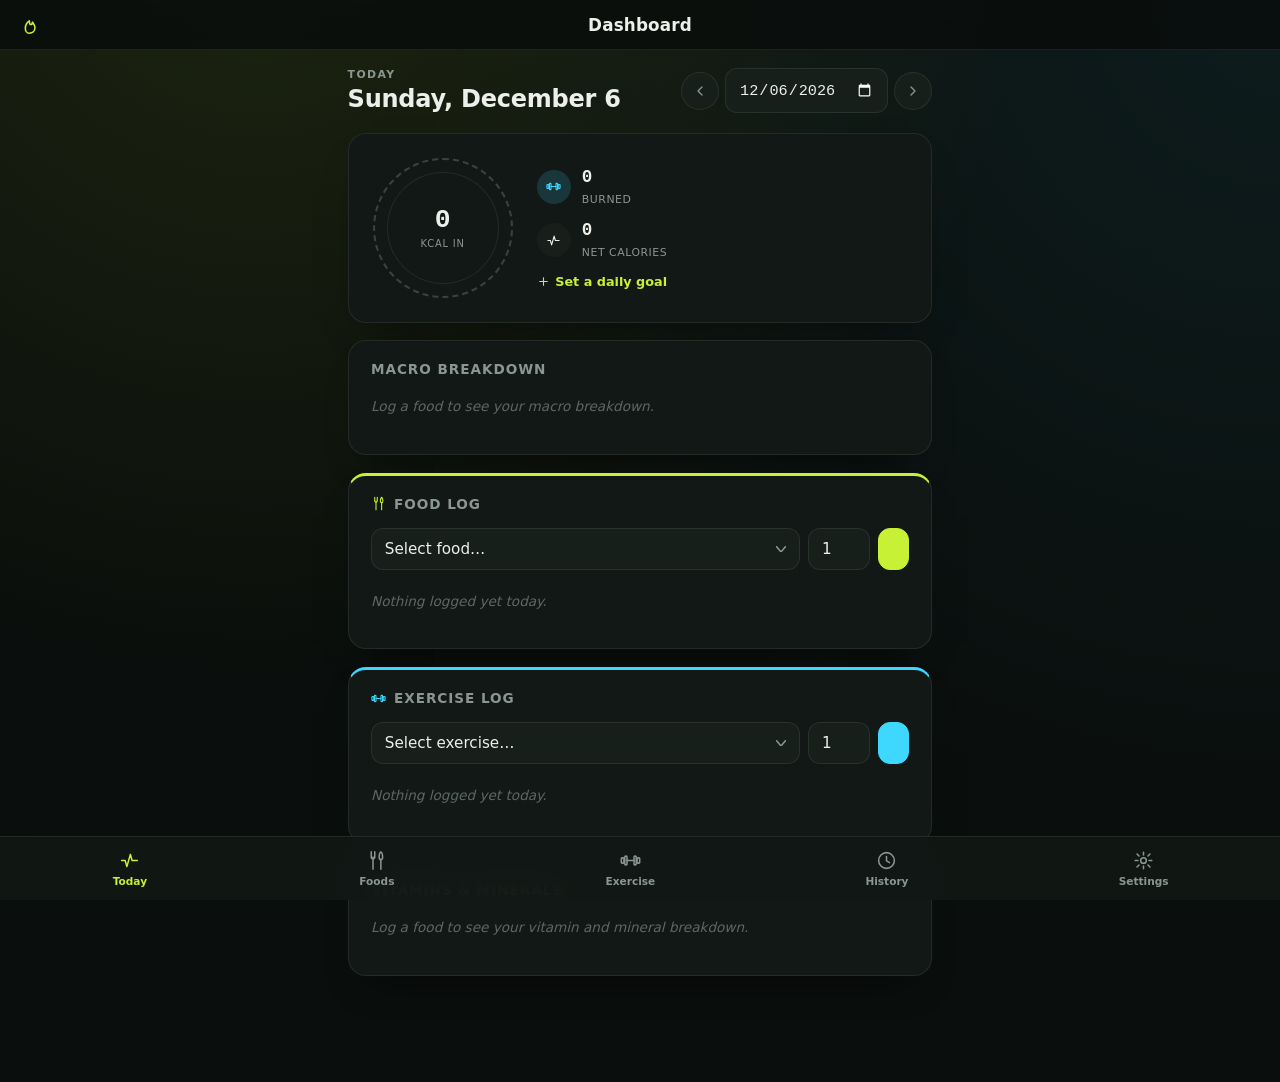
==== mobile_app/index.html @ 506f2fbd "Initial commit: local health monitor app + offline mobile PWA Flask desktop app (SQLite-backed) plus" ====
<!doctype html>
<html lang="en">
<head>
<meta charset="utf-8">
<meta name="viewport" content="width=device-width, initial-scale=1, viewport-fit=cover">
<title>Health Monitor</title>
<meta name="theme-color" content="#0a0e0c">
<meta name="mobile-web-app-capable" content="yes">
<meta name="apple-mobile-web-app-capable" content="yes">
<meta name="apple-mobile-web-app-status-bar-style" content="black-translucent">
<meta name="apple-mobile-web-app-title" content="Health">
<link rel="manifest" href="manifest.json">
<link rel="apple-touch-icon" href="icons/apple-touch-icon.png">
<link rel="icon" href="icons/icon-192.png">
<link rel="stylesheet" href="style.css">
</head>
<body>
  <div id="app">
    <header class="topbar">
      <span class="topbar-mark"><svg class="icon" viewBox="0 0 24 24" fill="none" stroke="currentColor" stroke-width="1.75" stroke-linecap="round" stroke-linejoin="round"><path d="M12 21c4 0 6.5-2.6 6.5-6.2 0-2.6-1.6-4.3-2.7-6-.2 1.8-1 2.7-1.8 2.7-1.4 0-1.6-2.3-1.6-4-2.5 1.7-4.4 5-4.4 8 0 3.3 1.9 5.5 4 5.5z"/></svg></span>
      <span class="topbar-title" id="pageTitle">Dashboard</span>
      <span style="width:22px"></span>
    </header>
    <main id="view" class="view"></main>
    <nav class="tabbar">
      <a class="tab" data-tab="dashboard" href="#/">
        <svg class="icon" viewBox="0 0 24 24" fill="none" stroke="currentColor" stroke-width="1.75" stroke-linecap="round" stroke-linejoin="round"><path d="M3 12h4l2 7 4-14 2 7h6"/></svg>
        <span>Today</span>
      </a>
      <a class="tab" data-tab="foods" href="#/foods">
        <svg class="icon" viewBox="0 0 24 24" fill="none" stroke="currentColor" stroke-width="1.75" stroke-linecap="round" stroke-linejoin="round"><path d="M6 2v6a2 2 0 0 0 4 0V2"/><path d="M8 8v14"/><path d="M17 2c-2 1.5-2 4-2 6s1 3 2 3 2-1 2-3-0-4.5-2-6z"/><path d="M17 11v11"/></svg>
        <span>Foods</span>
      </a>
      <a class="tab" data-tab="exercises" href="#/exercises">
        <svg class="icon" viewBox="0 0 24 24" fill="none" stroke="currentColor" stroke-width="1.75" stroke-linecap="round" stroke-linejoin="round"><rect x="1.5" y="9" width="3" height="6" rx="1"/><rect x="19.5" y="9" width="3" height="6" rx="1"/><rect x="5.5" y="7" width="2.5" height="10" rx="1"/><rect x="16" y="7" width="2.5" height="10" rx="1"/><line x1="8" y1="12" x2="16" y2="12"/></svg>
        <span>Exercise</span>
      </a>
      <a class="tab" data-tab="history" href="#/history">
        <svg class="icon" viewBox="0 0 24 24" fill="none" stroke="currentColor" stroke-width="1.75" stroke-linecap="round" stroke-linejoin="round"><circle cx="12" cy="12" r="9"/><path d="M12 7.5v5l3.5 2"/></svg>
        <span>History</span>
      </a>
      <a class="tab" data-tab="settings" href="#/settings">
        <svg class="icon" viewBox="0 0 24 24" fill="none" stroke="currentColor" stroke-width="1.75" stroke-linecap="round" stroke-linejoin="round"><circle cx="12" cy="12" r="3.25"/><path d="M12 2.5v3.2M12 18.3v3.2M4.6 4.6l2.3 2.3M17.1 17.1l2.3 2.3M2.5 12h3.2M18.3 12h3.2M4.6 19.4l2.3-2.3M17.1 6.9l2.3-2.3"/></svg>
        <span>Settings</span>
      </a>
    </nav>
  </div>
  <div id="toast" class="toast"></div>

  <script type="module" src="app.js"></script>
  <script>
    if ("serviceWorker" in navigator) {
      let reloaded = false;
      navigator.serviceWorker.addEventListener("controllerchange", () => {
        if (reloaded) return;
        reloaded = true;
        location.reload();
      });
      window.addEventListener("load", () => {
        navigator.serviceWorker
          .register("sw.js")
          .then((reg) => reg.update())
          .catch(() => {});
      });
    }
  </script>
</body>
</html>
---- mobile_app/style.css ----
:root {
  --bg: #0a0e0c;
  --surface: #121815;
  --surface-2: #171f1a;
  --border: rgba(255, 255, 255, 0.08);
  --border-strong: rgba(255, 255, 255, 0.18);
  --text: #edefea;
  --muted: #8a9690;
  --muted-2: #5c6862;

  --lime: #c6f135;
  --lime-dim: rgba(198, 241, 53, 0.16);
  --cyan: #3ed8ff;
  --cyan-dim: rgba(62, 216, 255, 0.16);
  --coral: #ff6b6b;
  --coral-dim: rgba(255, 107, 107, 0.16);
  --amber: #ffd166;
  --fat-clr: #f2794a;
  --danger: #e5484d;

  --radius: 18px;
  --radius-sm: 12px;
  --shadow: 0 20px 40px -24px rgba(0, 0, 0, 0.7);

  --font-body: -apple-system, "SF Pro Text", Roboto, "Segoe UI", system-ui, sans-serif;
  --font-mono: ui-monospace, "SF Mono", "Roboto Mono", "Cascadia Mono", Consolas, monospace;
}

* { box-sizing: border-box; -webkit-tap-highlight-color: transparent; }

html, body {
  margin: 0;
  height: 100%;
  background: var(--bg);
  color: var(--text);
  font-family: var(--font-body);
  overscroll-behavior-y: none;
}

body {
  background-image:
    radial-gradient(circle at 20% -10%, rgba(198, 241, 53, 0.1), transparent 55%),
    radial-gradient(circle at 100% 0%, rgba(62, 216, 255, 0.07), transparent 55%);
}

a { color: inherit; text-decoration: none; }
button { font-family: inherit; }

#app {
  display: flex;
  flex-direction: column;
  min-height: 100vh;
}

.topbar {
  position: sticky;
  top: 0;
  z-index: 5;
  display: flex;
  align-items: center;
  justify-content: space-between;
  padding: calc(env(safe-area-inset-top, 0px) + 0.85rem) 1.1rem 0.85rem;
  background: rgba(10, 14, 12, 0.85);
  backdrop-filter: blur(14px);
  border-bottom: 1px solid var(--border);
}

.topbar-title {
  font-size: 1.05rem;
  font-weight: 700;
  letter-spacing: 0.01em;
}

.topbar-mark { color: var(--lime); width: 22px; height: 22px; }
.topbar-mark .icon { width: 100%; height: 100%; }

.view {
  flex: 1;
  padding: 1.1rem 1.1rem calc(env(safe-area-inset-bottom, 0px) + 5.5rem);
  max-width: 620px;
  margin: 0 auto;
  width: 100%;
}

@keyframes riseIn {
  from { opacity: 0; transform: translateY(8px); }
  to { opacity: 1; transform: translateY(0); }
}

.view > * { animation: riseIn 0.4s ease both; }
.view > *:nth-child(1) { animation-delay: 0.02s; }
.view > *:nth-child(2) { animation-delay: 0.07s; }
.view > *:nth-child(3) { animation-delay: 0.12s; }
.view > *:nth-child(4) { animation-delay: 0.17s; }

/* Tab bar */

.tabbar {
  position: fixed;
  left: 0;
  right: 0;
  bottom: 0;
  z-index: 10;
  display: flex;
  justify-content: space-around;
  padding: 0.5rem 0.4rem calc(env(safe-area-inset-bottom, 0px) + 0.5rem);
  background: rgba(18, 24, 21, 0.92);
  backdrop-filter: blur(16px);
  border-top: 1px solid var(--border);
}

.tab {
  display: flex;
  flex-direction: column;
  align-items: center;
  gap: 0.25rem;
  color: var(--muted);
  font-size: 0.66rem;
  font-weight: 600;
  padding: 0.3rem 0.6rem;
  border-radius: var(--radius-sm);
  min-width: 56px;
}

.tab .icon { width: 21px; height: 21px; }
.tab.active { color: var(--lime); }

/* Page head */

.eyebrow {
  text-transform: uppercase;
  letter-spacing: 0.13em;
  font-size: 0.68rem;
  color: var(--muted);
  margin: 0 0 0.25rem;
  font-weight: 700;
}

.page-head {
  display: flex;
  justify-content: space-between;
  align-items: flex-end;
  gap: 0.75rem;
  margin-bottom: 1.25rem;
  flex-wrap: wrap;
}

h1 { font-size: 1.5rem; margin: 0; font-weight: 800; letter-spacing: -0.01em; }
h2 { font-size: 0.85rem; margin: 0 0 0.9rem; text-transform: uppercase; letter-spacing: 0.07em; color: var(--muted); font-weight: 700; }

.date-nav { display: flex; align-items: center; gap: 0.4rem; }

.icon-btn {
  display: inline-flex;
  align-items: center;
  justify-content: center;
  width: 38px;
  height: 38px;
  border-radius: 50%;
  border: 1px solid var(--border);
  background: var(--surface-2);
  color: var(--muted);
  flex-shrink: 0;
}

.icon-btn .icon { width: 16px; height: 16px; }
.icon-btn.danger { color: var(--danger); }

.pill-btn {
  padding: 0.5rem 0.95rem;
  border-radius: 999px;
  background: var(--lime);
  color: #0a0e0c;
  font-weight: 700;
  font-size: 0.78rem;
  white-space: nowrap;
}

/* Inputs */

input, select {
  color-scheme: dark;
  background: var(--surface-2);
  border: 1px solid var(--border);
  color: var(--text);
  font-family: var(--font-body);
  padding: 0.7rem 0.8rem;
  border-radius: var(--radius-sm);
  font-size: 0.95rem;
  width: 100%;
}

input[type="date"] { font-family: var(--font-mono); width: auto; }

select {
  appearance: none;
  -webkit-appearance: none;
  background-image: url("data:image/svg+xml,%3Csvg xmlns='http://www.w3.org/2000/svg' width='10' height='6'%3E%3Cpath d='M0 0l5 6 5-6' fill='none' stroke='%238A9690' stroke-width='1.5'/%3E%3C/svg%3E");
  background-repeat: no-repeat;
  background-position: right 0.8rem center;
  padding-right: 2rem;
}

input:focus, select:focus { outline: none; border-color: var(--lime); box-shadow: 0 0 0 3px var(--lime-dim); }

button.btn, a.btn {
  font-weight: 700;
  font-size: 0.88rem;
  padding: 0.7rem 1.1rem;
  border-radius: var(--radius-sm);
  border: 1px solid var(--border);
  background: var(--surface-2);
  color: var(--text);
  display: inline-flex;
  align-items: center;
  gap: 0.4rem;
}

button.btn .icon, a.btn .icon { width: 15px; height: 15px; }
button.btn.primary, a.btn.primary { background: var(--lime); border-color: var(--lime); color: #0a0e0c; }

/* Hero / ring */

.hero {
  display: flex;
  align-items: center;
  gap: 1.5rem;
  background: var(--surface);
  border: 1px solid var(--border);
  border-radius: var(--radius);
  padding: 1.5rem;
  margin-bottom: 1.1rem;
  box-shadow: var(--shadow);
  flex-wrap: wrap;
}

.ring-wrap { position: relative; width: 140px; height: 140px; flex-shrink: 0; }

.ring {
  position: absolute;
  inset: 0;
  border-radius: 50%;
  background: conic-gradient(from -90deg, var(--ring-color, var(--lime)) var(--angle, 0deg), rgba(255, 255, 255, 0.07) var(--angle, 0deg));
  transition: background 0.6s ease;
}

.ring.no-goal { background: none; border: 2px dashed var(--border-strong); }

.ring::after {
  content: "";
  position: absolute;
  inset: 12px;
  border-radius: 50%;
  background: var(--surface);
  box-shadow: inset 0 0 0 1px var(--border);
}

.ring-center {
  position: absolute;
  inset: 12px;
  display: flex;
  flex-direction: column;
  align-items: center;
  justify-content: center;
  text-align: center;
  z-index: 1;
}

.ring-value { font-family: var(--font-mono); font-size: 1.65rem; font-weight: 700; line-height: 1; }
.ring-unit { font-size: 0.62rem; color: var(--muted); text-transform: uppercase; letter-spacing: 0.08em; margin-top: 0.3rem; }

.hero-stats { display: flex; flex-direction: column; gap: 0.85rem; flex: 1; min-width: 140px; }
.stat { display: flex; align-items: center; gap: 0.7rem; }

.stat-icon {
  width: 34px;
  height: 34px;
  border-radius: 50%;
  display: flex;
  align-items: center;
  justify-content: center;
  background: var(--surface-2);
  flex-shrink: 0;
}

.stat-icon .icon { width: 15px; height: 15px; }
.stat-icon.burn { color: var(--cyan); background: var(--cyan-dim); }
.stat-icon.goal { color: var(--lime); background: var(--lime-dim); }
.stat-icon.over { color: var(--coral); background: var(--coral-dim); }

.stat-value { font-family: var(--font-mono); font-size: 1.1rem; font-weight: 700; display: block; line-height: 1.2; }
.stat-label { font-size: 0.68rem; color: var(--muted); text-transform: uppercase; letter-spacing: 0.05em; }

.stat-goal-empty { display: inline-flex; align-items: center; gap: 0.35rem; color: var(--lime); font-size: 0.8rem; font-weight: 700; }
.stat-goal-empty .icon { width: 13px; height: 13px; }

/* Cards */

.card {
  background: var(--surface);
  border: 1px solid var(--border);
  border-radius: var(--radius);
  padding: 1.25rem 1.4rem;
  margin-bottom: 1.1rem;
  box-shadow: var(--shadow);
}

.macro-bar { display: flex; height: 9px; border-radius: 999px; overflow: hidden; background: var(--surface-2); margin-bottom: 0.9rem; }
.macro-bar .seg { height: 100%; transition: width 0.6s ease; }
.seg.protein { background: var(--coral); }
.seg.carbs { background: var(--amber); }
.seg.fat { background: var(--fat-clr); }

.macro-legend { display: flex; gap: 1rem; font-size: 0.76rem; color: var(--muted); flex-wrap: wrap; }
.macro-legend .dot { width: 7px; height: 7px; border-radius: 50%; display: inline-block; margin-right: 0.35rem; }
.dot.protein { background: var(--coral); }
.dot.carbs { background: var(--amber); }
.dot.fat { background: var(--fat-clr); }

/* Nutrients */

.nutrient-group-title {
  font-size: 0.68rem;
  text-transform: uppercase;
  letter-spacing: 0.07em;
  color: var(--muted-2);
  font-weight: 700;
  margin: 1rem 0 0.55rem;
}

.nutrient-group-title:first-of-type { margin-top: 0; }

.nutrient-rows { display: flex; flex-direction: column; gap: 0.5rem; }

.nutrient-row {
  display: grid;
  grid-template-columns: 1fr auto 70px 36px;
  align-items: center;
  gap: 0.6rem;
  font-size: 0.8rem;
}

.nutrient-name { color: var(--text); }
.nutrient-amount { font-family: var(--font-mono); color: var(--muted); font-size: 0.75rem; white-space: nowrap; }
.nutrient-bar-track { height: 5px; border-radius: 999px; background: var(--surface-2); overflow: hidden; }
.nutrient-bar-fill { display: block; height: 100%; border-radius: 999px; background: var(--cyan); transition: width 0.6s ease; }
.nutrient-pct { font-family: var(--font-mono); font-size: 0.72rem; color: var(--muted); text-align: right; }

.nutrient-details { margin-top: 0.15rem; }

.nutrient-details summary {
  cursor: pointer;
  font-size: 0.7rem;
  text-transform: uppercase;
  letter-spacing: 0.06em;
  color: var(--lime);
  font-weight: 700;
  padding: 0.35rem 0;
}

.nutrient-details[open] summary { margin-bottom: 0.5rem; }

/* Log card */

.log-card { border-top: 3px solid transparent; }
.log-card.food-theme { border-top-color: var(--lime); }
.log-card.exercise-theme { border-top-color: var(--cyan); }

.log-card-head h2 { display: flex; align-items: center; gap: 0.5rem; margin: 0 0 1rem; }
.log-card-head h2 .icon { width: 15px; height: 15px; }
.food-theme .log-card-head h2 .icon { color: var(--lime); }
.exercise-theme .log-card-head h2 .icon { color: var(--cyan); }

.quick-add { display: flex; gap: 0.5rem; margin-bottom: 1rem; }
.quick-add select { flex: 1; min-width: 0; }
.quick-add input[type="number"] { width: 62px; flex-shrink: 0; }
.quick-add button { background: var(--lime); border: 1px solid var(--lime); color: #0a0e0c; padding: 0 0.9rem; border-radius: var(--radius-sm); flex-shrink: 0; }
.exercise-theme .quick-add button, .exercise-theme ~ .quick-add button { background: var(--cyan); border-color: var(--cyan); }
.log-card.exercise-theme .quick-add button { background: var(--cyan); border-color: var(--cyan); }

.log-list { list-style: none; margin: 0; padding: 0; display: flex; flex-direction: column; gap: 0.5rem; }

.log-item {
  display: flex;
  align-items: center;
  gap: 0.7rem;
  padding: 0.65rem 0.7rem;
  border-radius: var(--radius-sm);
  background: var(--surface-2);
  animation: riseIn 0.35s ease both;
}

.log-item-main { flex: 1; min-width: 0; display: flex; flex-direction: column; }
.log-item-name { font-weight: 700; font-size: 0.87rem; }
.log-item-meta { font-size: 0.74rem; color: var(--muted); }
.log-item-kcal { font-family: var(--font-mono); font-weight: 700; font-size: 0.9rem; }

.empty { color: var(--muted-2); font-size: 0.85rem; font-style: italic; padding: 0.4rem 0; }

/* Item grid */

.item-grid { display: flex; flex-direction: column; gap: 0.75rem; }

.item-card {
  background: var(--surface);
  border: 1px solid var(--border);
  border-radius: var(--radius-sm);
  padding: 1.1rem;
  display: flex;
  flex-direction: column;
  gap: 0.65rem;
  animation: riseIn 0.35s ease both;
}

.item-card-top { display: flex; justify-content: space-between; align-items: flex-start; gap: 0.5rem; }
.item-name { font-weight: 700; font-size: 0.95rem; }
.item-sub { font-size: 0.74rem; color: var(--muted); margin-top: 0.15rem; }

.item-kcal { font-family: var(--font-mono); font-size: 1.25rem; font-weight: 700; text-align: right; line-height: 1; flex-shrink: 0; }
.item-kcal span { display: block; font-size: 0.6rem; font-weight: 600; text-transform: uppercase; letter-spacing: 0.05em; color: var(--muted); margin-top: 0.2rem; }
.item-kcal.food { color: var(--lime); }
.item-kcal.exercise { color: var(--cyan); }

.item-macros { display: flex; gap: 0.8rem; font-size: 0.72rem; color: var(--muted); }
.item-macros .dot { width: 6px; height: 6px; border-radius: 50%; display: inline-block; margin-right: 0.3rem; }

.item-actions { display: flex; gap: 0.4rem; margin-top: auto; padding-top: 0.6rem; border-top: 1px solid var(--border); }
.item-actions button {
  flex: 1;
  justify-content: center;
  background: transparent;
  border: none;
  padding: 0.4rem;
  font-size: 0.8rem;
  font-weight: 600;
  color: var(--muted);
  display: inline-flex;
  align-items: center;
  gap: 0.35rem;
}
.item-actions button.danger { color: var(--danger); }
.item-actions .icon { width: 13px; height: 13px; }

/* Form */

.form-card { padding: 1.5rem; }
.form { display: flex; flex-direction: column; gap: 1rem; }
.form label { display: flex; flex-direction: column; gap: 0.4rem; font-size: 0.72rem; text-transform: uppercase; letter-spacing: 0.06em; color: var(--muted); font-weight: 700; }
.form-row-3 { display: grid; grid-template-columns: 1fr 1fr 1fr; gap: 0.6rem; }
.form-actions { display: flex; gap: 0.6rem; margin-top: 0.3rem; }
.form-actions button, .form-actions a { flex: 1; justify-content: center; }

/* History */

.history-list { display: flex; flex-direction: column; gap: 0.55rem; }

.history-row {
  display: grid;
  grid-template-columns: 82px 1fr 74px;
  align-items: center;
  gap: 0.9rem;
  background: var(--surface);
  border: 1px solid var(--border);
  border-radius: var(--radius-sm);
  padding: 0.75rem 0.9rem;
  animation: riseIn 0.35s ease both;
}

.history-date { font-family: var(--font-mono); font-size: 0.76rem; color: var(--muted); }
.history-bars { display: flex; flex-direction: column; gap: 0.3rem; }
.history-bar-track { height: 6px; border-radius: 999px; background: var(--surface-2); overflow: hidden; }
.history-bar-fill { display: block; height: 100%; border-radius: 999px; }
.history-bar-fill.consumed { background: var(--lime); }
.history-bar-fill.burned { background: var(--cyan); }
.history-net { font-family: var(--font-mono); font-weight: 700; text-align: right; font-size: 0.9rem; }
.history-net small { font-weight: 500; color: var(--muted); font-size: 0.62rem; display: block; }

/* Toast */

.toast {
  position: fixed;
  left: 50%;
  bottom: calc(env(safe-area-inset-bottom, 0px) + 5.2rem);
  transform: translateX(-50%) translateY(12px);
  background: var(--surface-2);
  border: 1px solid var(--border-strong);
  border-left: 3px solid var(--lime);
  color: var(--text);
  padding: 0.6rem 1rem;
  border-radius: var(--radius-sm);
  font-size: 0.82rem;
  opacity: 0;
  transition: opacity 0.25s, transform 0.25s;
  z-index: 20;
  box-shadow: var(--shadow);
  white-space: nowrap;
}

.toast.show { opacity: 1; transform: translateX(-50%) translateY(0); }
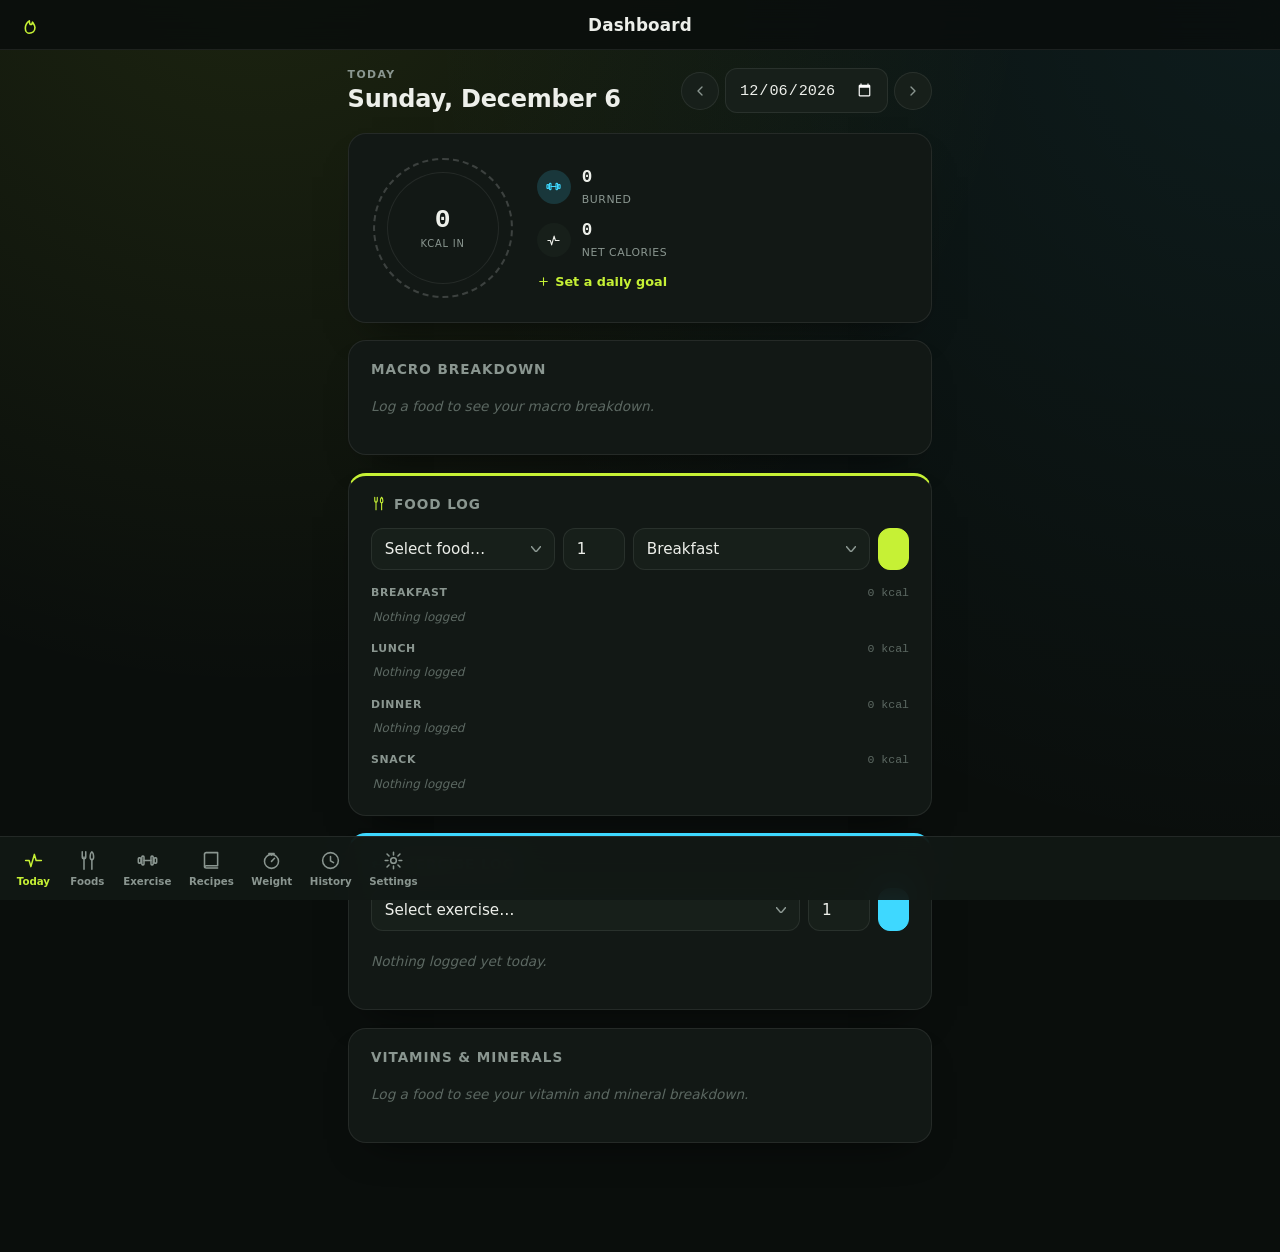
==== commit 136cf14a: "Add weight tracking and custom recipes Weight: a new tracked entry type with a lightweight inline-SV" ====
--- a/mobile_app/index.html
+++ b/mobile_app/index.html
@@ -35,6 +35,14 @@
         <svg class="icon" viewBox="0 0 24 24" fill="none" stroke="currentColor" stroke-width="1.75" stroke-linecap="round" stroke-linejoin="round"><rect x="1.5" y="9" width="3" height="6" rx="1"/><rect x="19.5" y="9" width="3" height="6" rx="1"/><rect x="5.5" y="7" width="2.5" height="10" rx="1"/><rect x="16" y="7" width="2.5" height="10" rx="1"/><line x1="8" y1="12" x2="16" y2="12"/></svg>
         <span>Exercise</span>
       </a>
+      <a class="tab" data-tab="recipes" href="#/recipes">
+        <svg class="icon" viewBox="0 0 24 24" fill="none" stroke="currentColor" stroke-width="1.75" stroke-linecap="round" stroke-linejoin="round"><path d="M4 4.5A2 2 0 0 1 6 3h13v15H6a2 2 0 0 0-2 1.5"/><path d="M4 4.5v14A2 2 0 0 0 6 20.5h13"/></svg>
+        <span>Recipes</span>
+      </a>
+      <a class="tab" data-tab="weight" href="#/weight">
+        <svg class="icon" viewBox="0 0 24 24" fill="none" stroke="currentColor" stroke-width="1.75" stroke-linecap="round" stroke-linejoin="round"><circle cx="12" cy="13" r="8"/><path d="M12 13l3.5-3.5"/><path d="M9 4h6M12 4v2"/></svg>
+        <span>Weight</span>
+      </a>
       <a class="tab" data-tab="history" href="#/history">
         <svg class="icon" viewBox="0 0 24 24" fill="none" stroke="currentColor" stroke-width="1.75" stroke-linecap="round" stroke-linejoin="round"><circle cx="12" cy="12" r="9"/><path d="M12 7.5v5l3.5 2"/></svg>
         <span>History</span>
--- a/mobile_app/style.css
+++ b/mobile_app/style.css
@@ -102,24 +102,30 @@
   bottom: 0;
   z-index: 10;
   display: flex;
-  justify-content: space-around;
+  justify-content: flex-start;
+  overflow-x: auto;
+  -webkit-overflow-scrolling: touch;
+  scrollbar-width: none;
   padding: 0.5rem 0.4rem calc(env(safe-area-inset-bottom, 0px) + 0.5rem);
   background: rgba(18, 24, 21, 0.92);
   backdrop-filter: blur(16px);
   border-top: 1px solid var(--border);
 }
 
+.tabbar::-webkit-scrollbar { display: none; }
+
 .tab {
   display: flex;
   flex-direction: column;
   align-items: center;
   gap: 0.25rem;
   color: var(--muted);
-  font-size: 0.66rem;
+  font-size: 0.64rem;
   font-weight: 600;
-  padding: 0.3rem 0.6rem;
-  border-radius: var(--radius-sm);
-  min-width: 56px;
+  padding: 0.3rem 0.55rem;
+  border-radius: var(--radius-sm);
+  min-width: 54px;
+  flex-shrink: 0;
 }
 
 .tab .icon { width: 21px; height: 21px; }
@@ -371,9 +377,10 @@
 .food-theme .log-card-head h2 .icon { color: var(--lime); }
 .exercise-theme .log-card-head h2 .icon { color: var(--cyan); }
 
-.quick-add { display: flex; gap: 0.5rem; margin-bottom: 1rem; }
+.quick-add { display: flex; gap: 0.5rem; margin-bottom: 1rem; flex-wrap: wrap; }
 .quick-add select { flex: 1; min-width: 0; }
 .quick-add input[type="number"] { width: 62px; flex-shrink: 0; }
+.quick-add select.meal-select { flex: 1 1 100px; min-width: 90px; }
 .quick-add button { background: var(--lime); border: 1px solid var(--lime); color: #0a0e0c; padding: 0 0.9rem; border-radius: var(--radius-sm); flex-shrink: 0; }
 .exercise-theme .quick-add button, .exercise-theme ~ .quick-add button { background: var(--cyan); border-color: var(--cyan); }
 .log-card.exercise-theme .quick-add button { background: var(--cyan); border-color: var(--cyan); }
@@ -396,6 +403,13 @@
 .log-item-kcal { font-family: var(--font-mono); font-weight: 700; font-size: 0.9rem; }
 
 .empty { color: var(--muted-2); font-size: 0.85rem; font-style: italic; padding: 0.4rem 0; }
+
+.meal-group { margin-bottom: 0.9rem; }
+.meal-group:last-child { margin-bottom: 0; }
+.meal-group-head { display: flex; justify-content: space-between; align-items: baseline; margin-bottom: 0.4rem; }
+.meal-group-label { font-size: 0.68rem; text-transform: uppercase; letter-spacing: 0.06em; color: var(--muted); font-weight: 700; }
+.meal-group-kcal { font-family: var(--font-mono); font-size: 0.72rem; color: var(--muted-2); }
+.meal-empty { list-style: none; color: var(--muted-2); font-size: 0.75rem; font-style: italic; padding: 0.25rem 0.1rem; }
 
 /* Item grid */
 
@@ -450,6 +464,27 @@
 .form-actions { display: flex; gap: 0.6rem; margin-top: 0.3rem; }
 .form-actions button, .form-actions a { flex: 1; justify-content: center; }
 
+.suggestion-box { background: var(--lime-dim); border: 1px solid var(--lime); border-radius: var(--radius-sm); padding: 0.9rem 1rem; }
+.suggestion-title { font-size: 0.66rem; text-transform: uppercase; letter-spacing: 0.06em; color: var(--muted); font-weight: 700; margin: 0 0 0.45rem; }
+.suggestion-line { display: flex; align-items: center; justify-content: space-between; gap: 0.6rem; margin: 0 0 0.35rem; font-family: var(--font-mono); font-size: 1rem; font-weight: 700; color: var(--lime); }
+.suggestion-macros { margin: 0; font-size: 0.74rem; color: var(--muted); }
+
+/* Recipes */
+
+.ingredient-list { display: flex; flex-direction: column; gap: 0.55rem; margin-bottom: 0.6rem; }
+.ingredient-row { display: flex; gap: 0.5rem; }
+.ingredient-row select { flex: 1; min-width: 0; }
+.ingredient-row input[type="number"] { width: 80px; flex-shrink: 0; }
+
+/* Weight */
+
+.latest-weight { text-align: right; }
+.latest-weight-value { display: block; font-family: var(--font-mono); font-size: 1.4rem; font-weight: 700; color: var(--lime); }
+.latest-weight-value small { font-size: 0.8rem; font-weight: 500; color: var(--muted); margin-left: 0.15rem; }
+.latest-weight-date { font-size: 0.68rem; color: var(--muted); }
+.weight-chart-wrap { margin-top: 0.9rem; height: 140px; }
+.weight-chart { width: 100%; height: 100%; overflow: visible; }
+
 /* History */
 
 .history-list { display: flex; flex-direction: column; gap: 0.55rem; }
